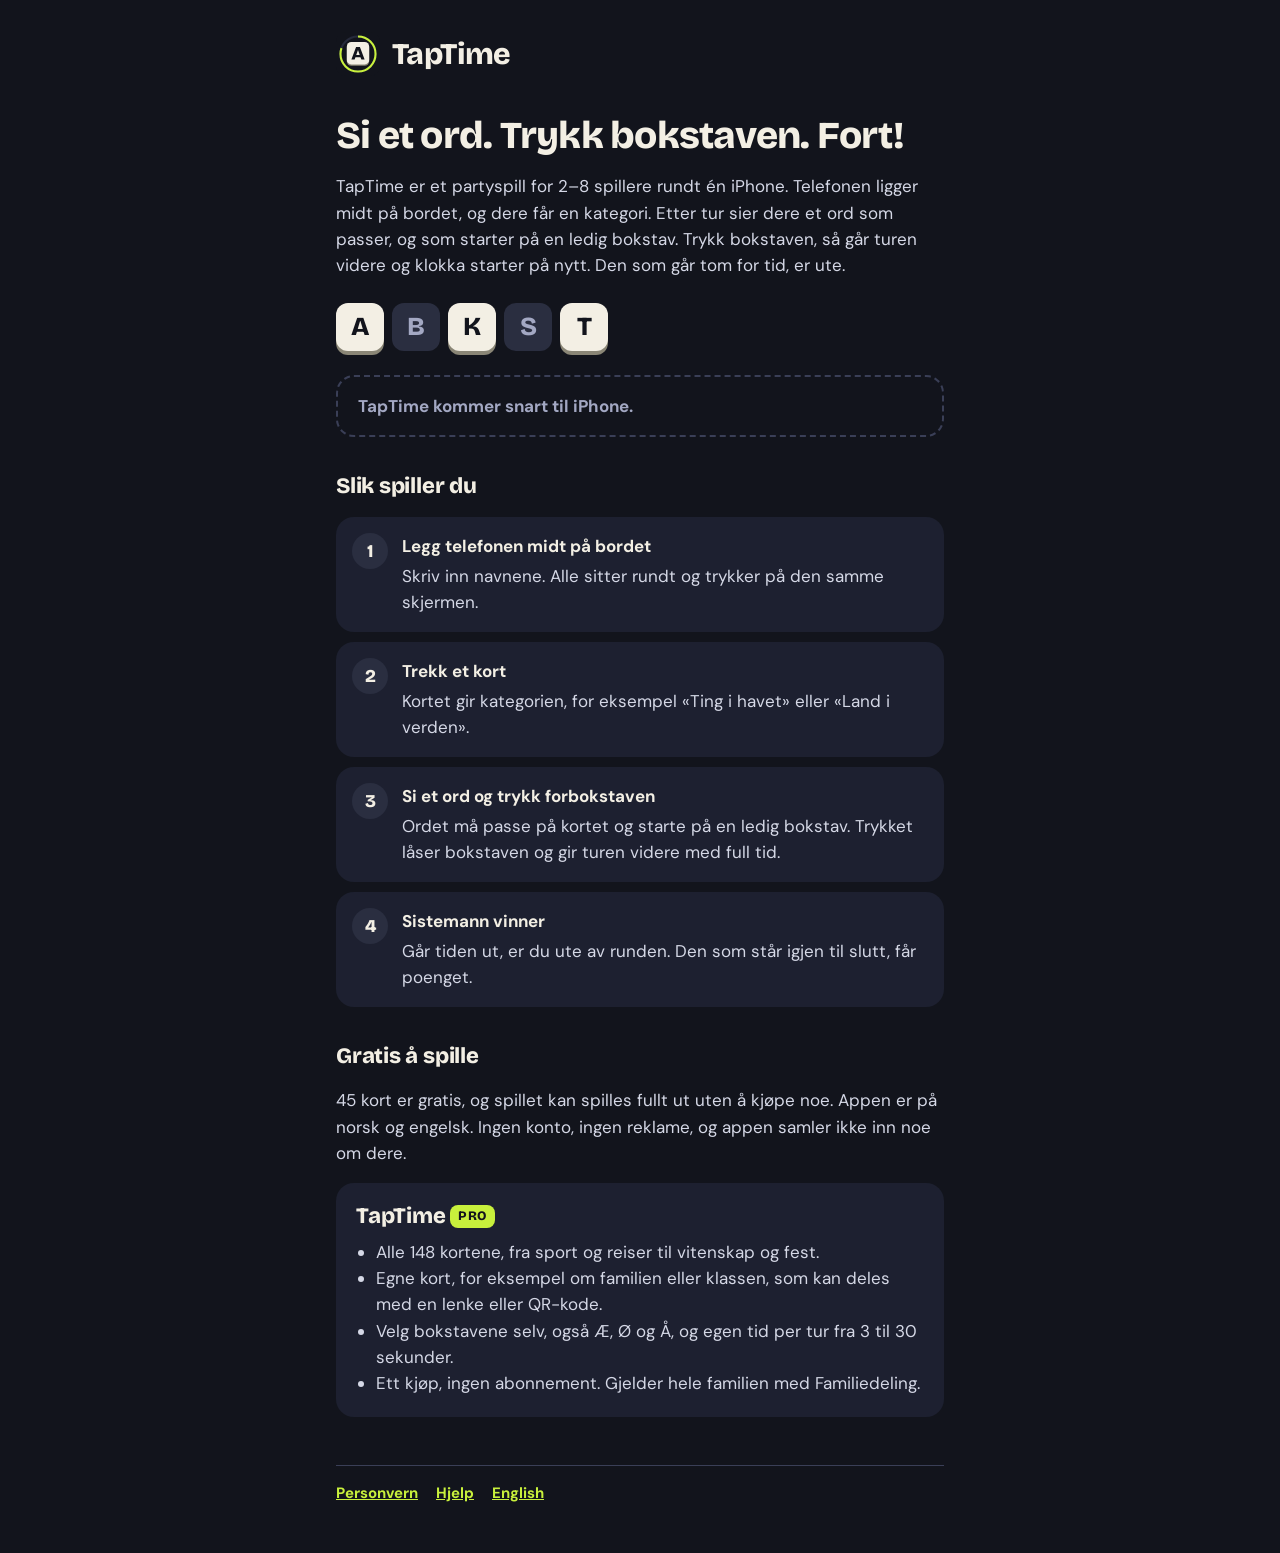
==== index.html @ 7efe554e "Nettsiden: personvern og hjelp på norsk og engelsk Co-Authored-By: Claude Opus 5.5 <noreply@anthropi" ====
<!doctype html>
<html lang="nb">
<head>
<meta charset="utf-8">
<meta name="viewport" content="width=device-width, initial-scale=1">
<title>TapTime – Tenk fort!</title>
<meta name="description" content="Partyspill for 2–8 spillere rundt én iPhone. Si et ord i kategorien, trykk en ledig bokstav, før tiden går ut.">
<meta name="theme-color" content="#12141C">
<link rel="icon" href="icon.png">
<link rel="apple-touch-icon" href="icon.png">
<link rel="alternate" hreflang="nb" href="./">
<link rel="alternate" hreflang="en" href="en/">
<link rel="alternate" hreflang="x-default" href="en/">
<link rel="stylesheet" href="style.css">
</head>
<body>
<main>
  <a class="brand" href="./"><svg viewBox="0 0 64 64" aria-hidden="true"><rect width="64" height="64" rx="14" fill="#12141C"/><circle cx="32" cy="32" r="25.5" fill="none" stroke="#262A3B" stroke-width="3"/><circle cx="32" cy="32" r="25.5" fill="none" stroke="#C8F03C" stroke-width="3" stroke-dasharray="128 160.2" transform="rotate(-90 32 32)"/><rect x="15.75" y="16.5" width="32.5" height="32.5" rx="6.5" fill="#8A8676"/><rect x="15.75" y="14.6" width="32.5" height="32.5" rx="6.5" fill="#F3EFE4"/><path fill="#12141C" fill-rule="evenodd" d="M22.4 39.9 L29.2 21.75 L34.8 21.75 L41.6 39.9 L36.9 39.9 L35.6 36.6 L28.3 36.6 L27.1 39.9 Z M29.4 33.3 L34.5 33.3 L32 26 Z"/></svg><span>TapTime</span></a>

  <h1>Si et ord. Trykk bokstaven. Fort!</h1>
  <p>TapTime er et partyspill for 2–8 spillere rundt én iPhone. Telefonen ligger midt på bordet, og dere får en
    kategori. Etter tur sier dere et ord som passer, og som starter på en ledig bokstav. Trykk bokstaven, så går turen
    videre og klokka starter på nytt. Den som går tom for tid, er ute.</p>
  <div class="tiles" aria-hidden="true"><span>A</span><span class="used">B</span><span>K</span><span class="used">S</span><span>T</span></div>
  <div class="soon">TapTime kommer snart til iPhone.</div>

  <h2>Slik spiller du</h2>
  <ol class="steps">
    <li><b>Legg telefonen midt på bordet</b><span>Skriv inn navnene. Alle sitter rundt og trykker på den samme skjermen.</span></li>
    <li><b>Trekk et kort</b><span>Kortet gir kategorien, for eksempel «Ting i havet» eller «Land i verden».</span></li>
    <li><b>Si et ord og trykk forbokstaven</b><span>Ordet må passe på kortet og starte på en ledig bokstav. Trykket låser bokstaven og gir turen videre med full tid.</span></li>
    <li><b>Sistemann vinner</b><span>Går tiden ut, er du ute av runden. Den som står igjen til slutt, får poenget.</span></li>
  </ol>

  <h2>Gratis å spille</h2>
  <p>45 kort er gratis, og spillet kan spilles fullt ut uten å kjøpe noe. Appen er på norsk og engelsk. Ingen konto,
    ingen reklame, og appen samler ikke inn noe om dere.</p>

  <div class="pro">
    <h2>TapTime <span class="badge">Pro</span></h2>
    <ul>
      <li>Alle 148 kortene, fra sport og reiser til vitenskap og fest.</li>
      <li>Egne kort, for eksempel om familien eller klassen, som kan deles med en lenke eller QR-kode.</li>
      <li>Velg bokstavene selv, også Æ, Ø og Å, og egen tid per tur fra 3 til 30 sekunder.</li>
      <li>Ett kjøp, ingen abonnement. Gjelder hele familien med Familiedeling.</li>
    </ul>
  </div>

  <footer>
    <a href="personvern/">Personvern</a>
    <a href="support/">Hjelp</a>
    <a href="en/" hreflang="en" lang="en">English</a>
  </footer>
</main>
</body>
</html>
---- style.css ----
/* Fargene og fontene er appens egne (App/Theme.swift i appen). */
@font-face { font-family: "Bricolage"; font-weight: 700; src: url("fonts/BricolageGrotesque-Bold.woff2") format("woff2"); font-display: swap; }
@font-face { font-family: "Bricolage"; font-weight: 800; src: url("fonts/BricolageGrotesque-ExtraBold.woff2") format("woff2"); font-display: swap; }
@font-face { font-family: "DM Sans"; font-weight: 400; src: url("fonts/DMSans-Regular.woff2") format("woff2"); font-display: swap; }
@font-face { font-family: "DM Sans"; font-weight: 700; src: url("fonts/DMSans-Bold.woff2") format("woff2"); font-display: swap; }

:root {
  --ink: #12141C;
  --surface: #1D2030;
  --surface-2: #2A2E40;
  --line: #3A3F57;
  --paper: #F3EFE4;
  --paper-shadow: #8A8676;
  --soft: #D5D8E6;
  --muted: #A3A8C3;
  --accent: #C8F03C;
  color-scheme: dark;
}

* { box-sizing: border-box; }

html { -webkit-text-size-adjust: 100%; }

body {
  margin: 0;
  background: var(--ink);
  color: var(--soft);
  font: 400 17px/1.55 "DM Sans", -apple-system, system-ui, sans-serif;
}

main { max-width: 640px; margin: 0 auto; padding: 32px 16px 48px; }

.brand { display: inline-flex; align-items: center; gap: 12px; text-decoration: none; color: var(--paper); }
.brand svg { width: 44px; height: 44px; flex: none; }
.brand span { font: 800 30px/1 "Bricolage", sans-serif; letter-spacing: -0.02em; }
.brand.small svg { width: 32px; height: 32px; }
.brand.small span { font-size: 22px; }

h1 { color: var(--paper); font: 800 38px/1.08 "Bricolage", sans-serif; letter-spacing: -0.02em; margin: 32px 0 12px; }
h2 { color: var(--paper); font: 800 22px/1.25 "Bricolage", sans-serif; letter-spacing: -0.01em; margin: 36px 0 8px; }
strong, b { color: var(--paper); font-weight: 700; }
a { color: var(--accent); font-weight: 700; }
.muted { color: var(--muted); }

.soon {
  border: 2px dashed var(--line);
  border-radius: 18px;
  padding: 16px 20px;
  margin: 24px 0 8px;
  color: var(--muted);
  font-weight: 700;
}

.tiles { display: flex; gap: 8px; margin: 24px 0 4px; }
.tiles span {
  width: 48px; height: 48px;
  border-radius: 12px;
  background: var(--paper);
  box-shadow: 0 4px 0 var(--paper-shadow);
  color: var(--ink);
  font: 800 26px/48px "Bricolage", sans-serif;
  text-align: center;
}
.tiles span.used { background: var(--surface-2); box-shadow: none; color: var(--muted); }

ol.steps { list-style: none; padding: 0; margin: 16px 0 0; display: grid; gap: 10px; }
ol.steps li {
  counter-increment: step;
  display: grid;
  grid-template-columns: 36px 1fr;
  gap: 4px 14px;
  background: var(--surface);
  border-radius: 18px;
  padding: 16px;
}
ol.steps li::before {
  content: counter(step);
  grid-row: span 2;
  width: 36px; height: 36px;
  border-radius: 50%;
  background: var(--surface-2);
  color: var(--paper);
  font: 800 18px/36px "Bricolage", sans-serif;
  text-align: center;
}

.pro {
  background: var(--surface);
  border-radius: 18px;
  padding: 20px;
  margin: 16px 0;
}
.badge {
  display: inline-block;
  background: var(--accent);
  color: var(--ink);
  font: 800 13px/1 "Bricolage", sans-serif;
  letter-spacing: 0.04em;
  text-transform: uppercase;
  border-radius: 8px;
  padding: 5px 8px;
  vertical-align: 3px;
}
.pro h2 { margin-top: 0; }
.pro ul { margin: 8px 0 0; padding-left: 20px; }

footer { margin-top: 48px; padding-top: 16px; border-top: 1px solid var(--line); font-size: 15px; display: flex; flex-wrap: wrap; gap: 8px 18px; }
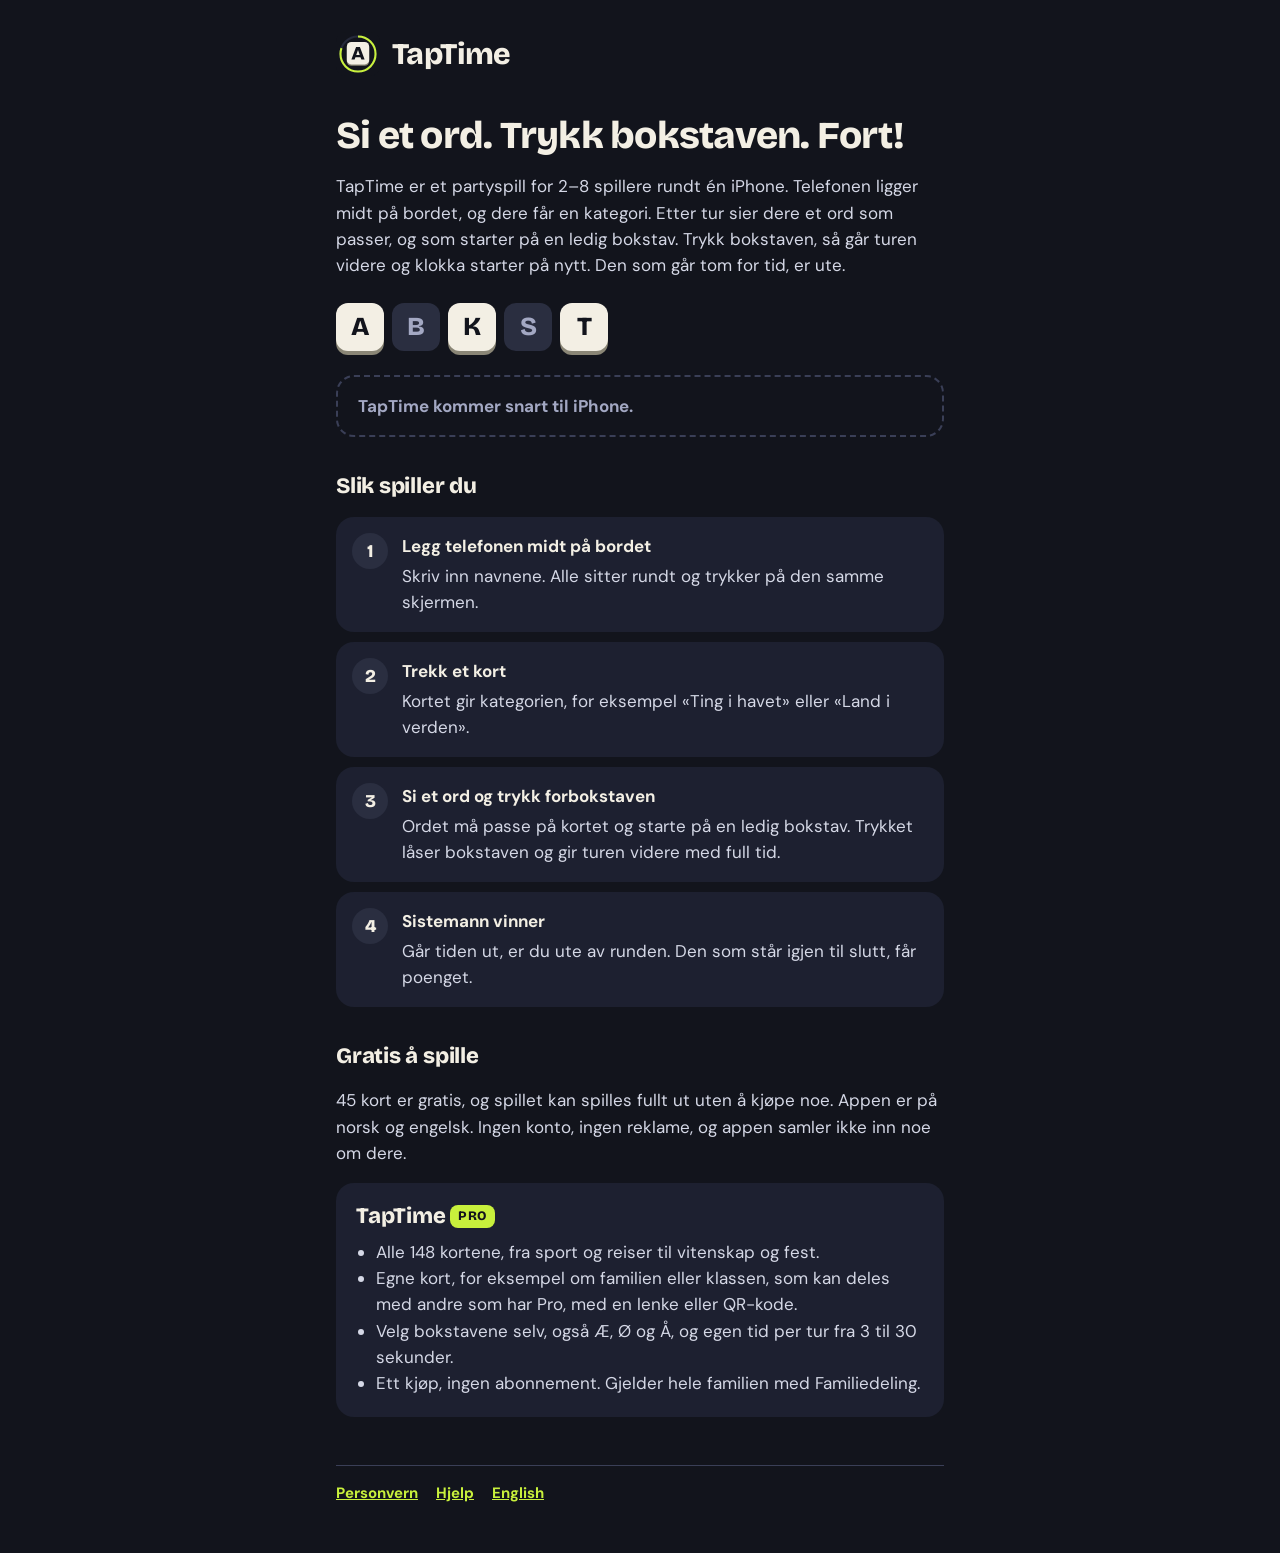
==== commit b7172390: "Deling krever Pro hos mottakeren; mykere løfte om rettede kort Co-Authored-By: Claude Opus 5.5 <nore" ====
--- a/index.html
+++ b/index.html
@@ -40,7 +40,7 @@
     <h2>TapTime <span class="badge">Pro</span></h2>
     <ul>
       <li>Alle 148 kortene, fra sport og reiser til vitenskap og fest.</li>
-      <li>Egne kort, for eksempel om familien eller klassen, som kan deles med en lenke eller QR-kode.</li>
+      <li>Egne kort, for eksempel om familien eller klassen, som kan deles med andre som har Pro, med en lenke eller QR-kode.</li>
       <li>Velg bokstavene selv, også Æ, Ø og Å, og egen tid per tur fra 3 til 30 sekunder.</li>
       <li>Ett kjøp, ingen abonnement. Gjelder hele familien med Familiedeling.</li>
     </ul>
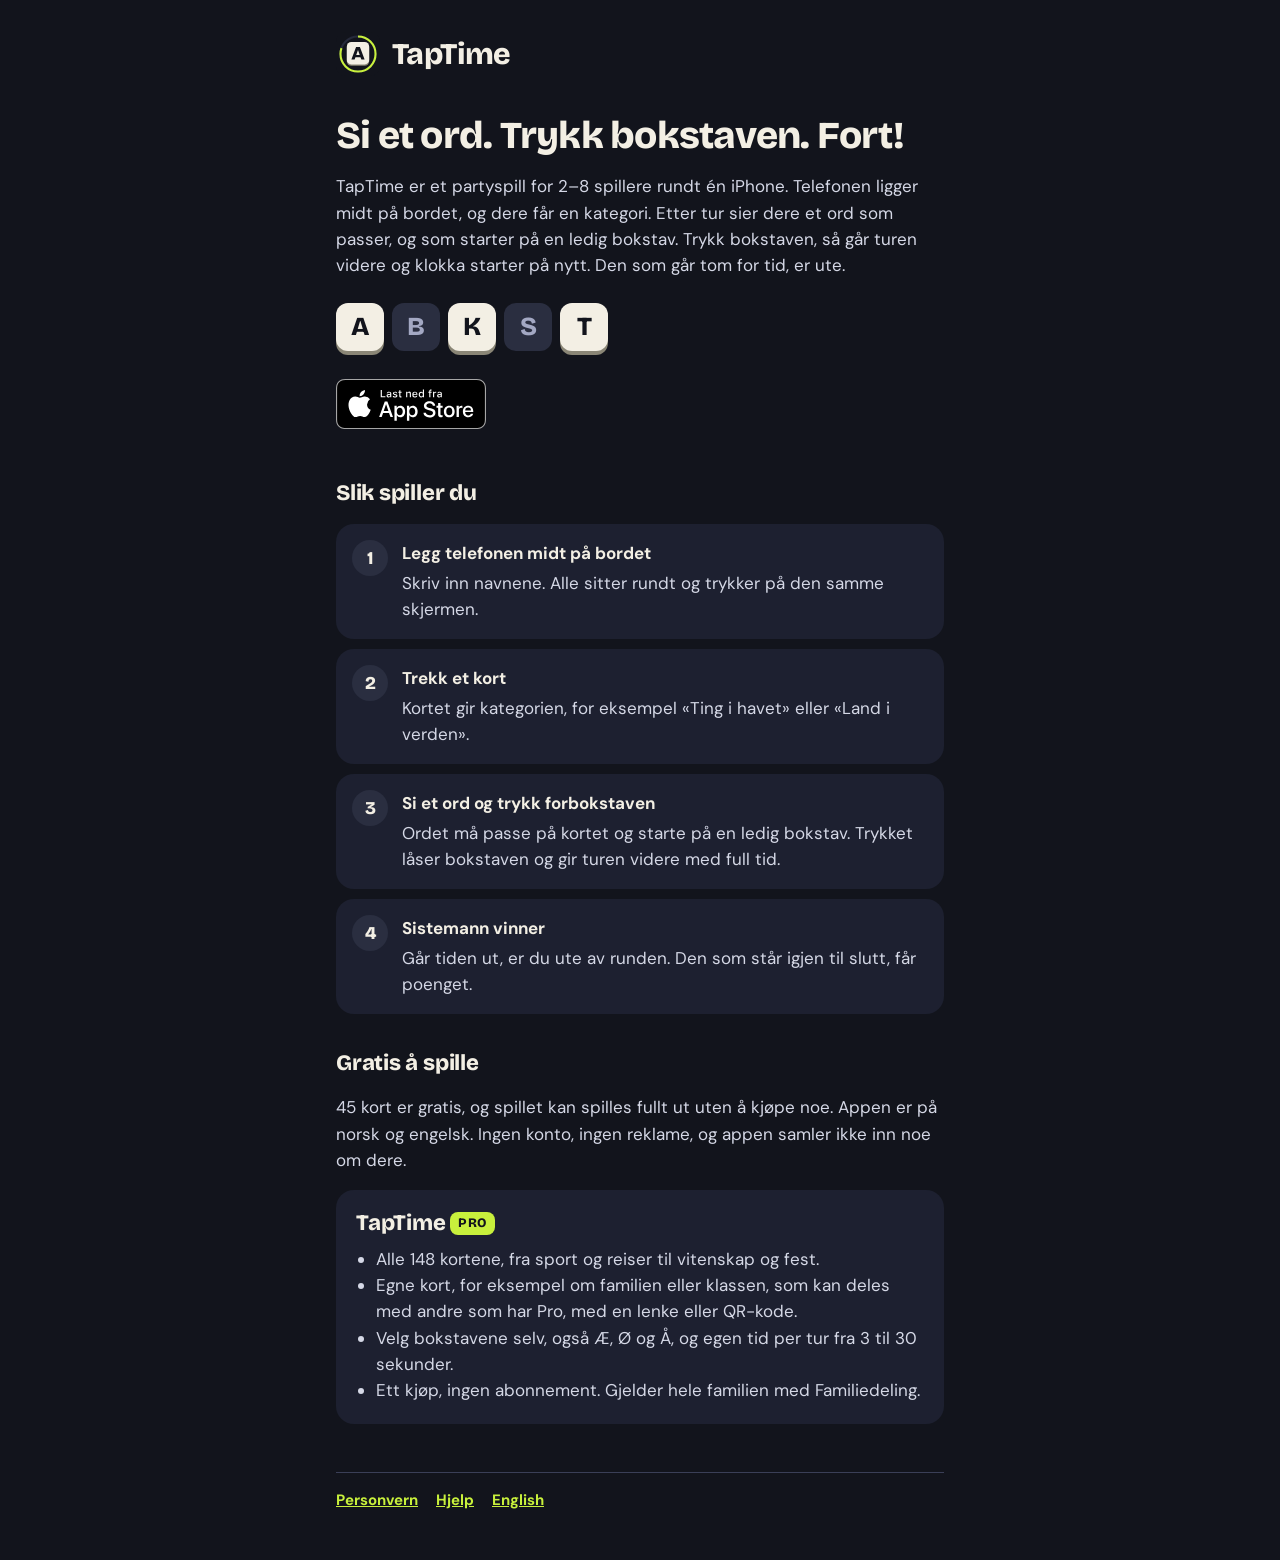
==== commit 84571e83: "App Store-merket i stedet for «kommer snart» Co-Authored-By: Claude Opus 5.5 <noreply@anthropic.com>" ====
--- a/index.html
+++ b/index.html
@@ -22,7 +22,7 @@
     kategori. Etter tur sier dere et ord som passer, og som starter på en ledig bokstav. Trykk bokstaven, så går turen
     videre og klokka starter på nytt. Den som går tom for tid, er ute.</p>
   <div class="tiles" aria-hidden="true"><span>A</span><span class="used">B</span><span>K</span><span class="used">S</span><span>T</span></div>
-  <div class="soon">TapTime kommer snart til iPhone.</div>
+  <a class="store-badge" href="https://apps.apple.com/app/id6826379785"><img src="appstore-no.svg" alt="Last ned TapTime i App Store" width="150" height="50"></a>
 
   <h2>Slik spiller du</h2>
   <ol class="steps">
--- a/style.css
+++ b/style.css
@@ -42,14 +42,13 @@
 a { color: var(--accent); font-weight: 700; }
 .muted { color: var(--muted); }
 
-.soon {
-  border: 2px dashed var(--line);
-  border-radius: 18px;
-  padding: 16px 20px;
+.store-badge {
+  display: inline-block;
   margin: 24px 0 8px;
-  color: var(--muted);
-  font-weight: 700;
+  line-height: 0;
 }
+.store-badge img { height: 50px; width: auto; display: block; }
+.store-badge:hover { opacity: 0.85; }
 
 .tiles { display: flex; gap: 8px; margin: 24px 0 4px; }
 .tiles span {
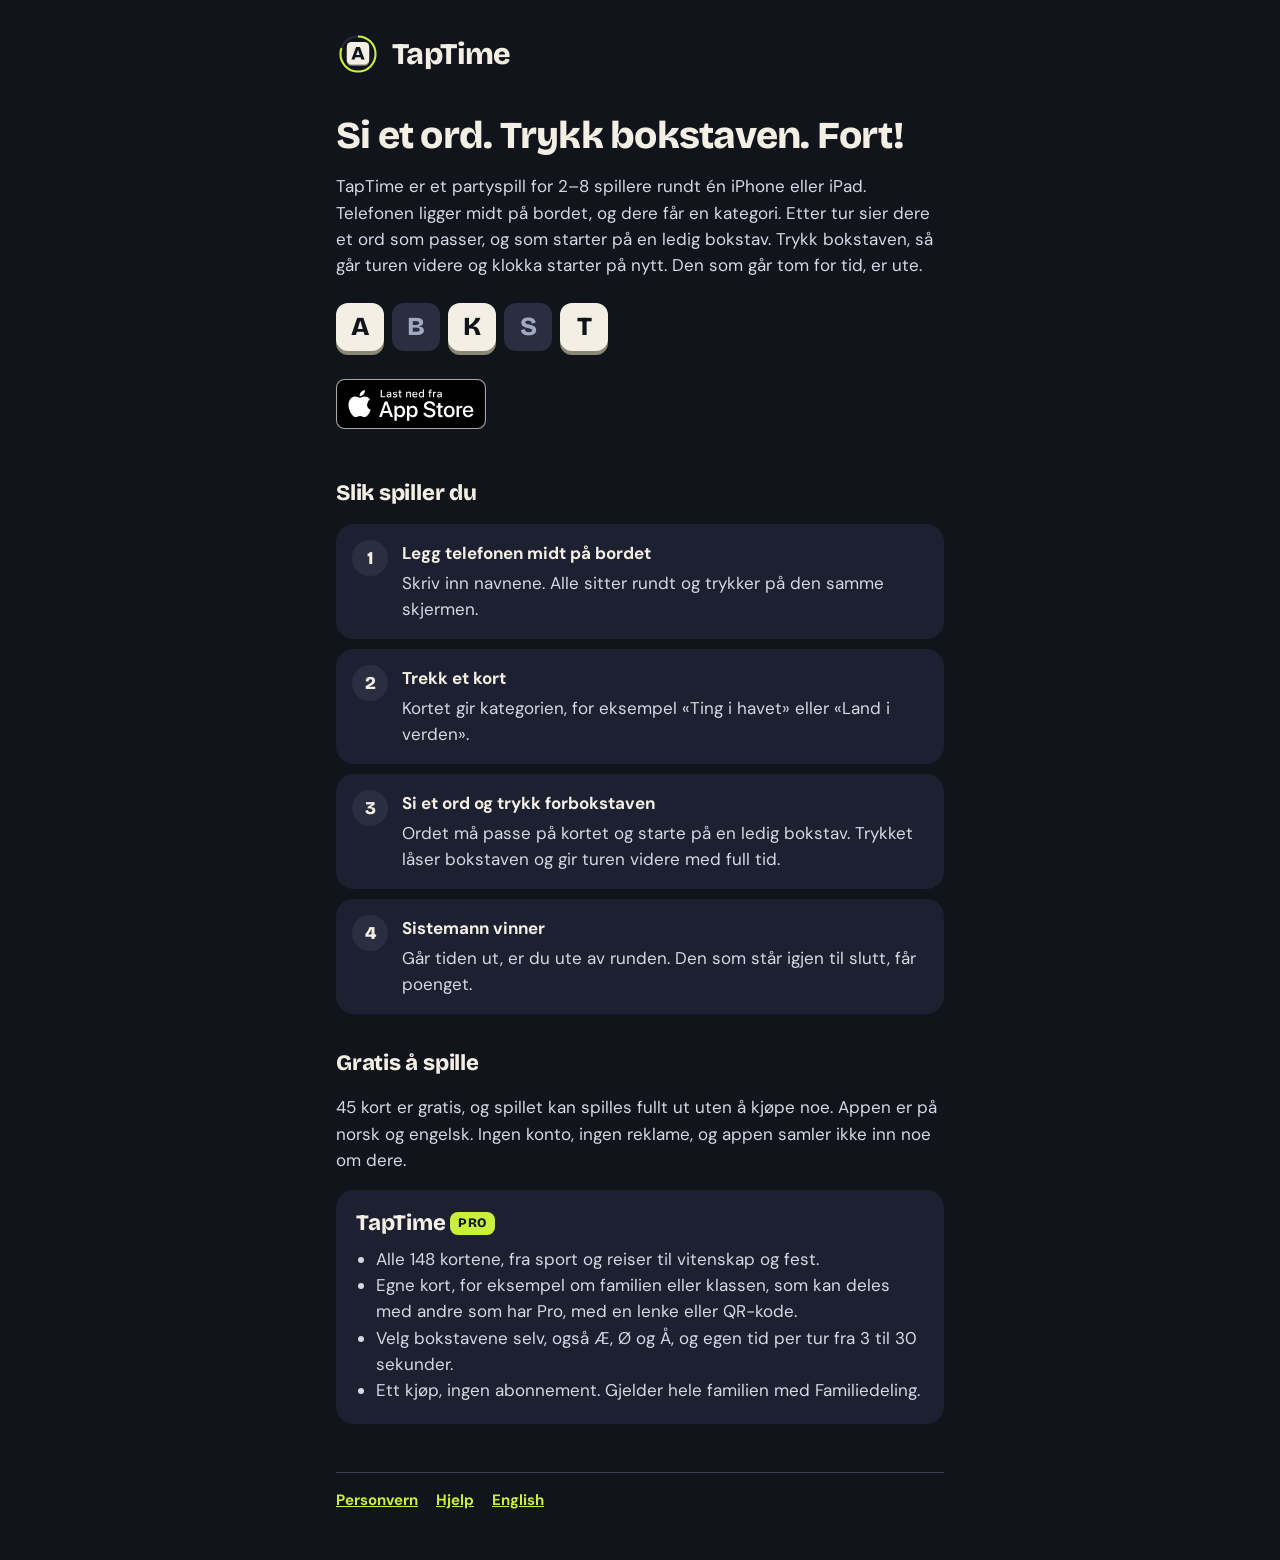
==== commit 6b997e3e: "iPad og iPhone Duo (TapTime 1.1) Co-Authored-By: Claude Opus 5.5 <noreply@anthropic.com> Claude-Sess" ====
--- a/index.html
+++ b/index.html
@@ -4,7 +4,7 @@
 <meta charset="utf-8">
 <meta name="viewport" content="width=device-width, initial-scale=1">
 <title>TapTime – Tenk fort!</title>
-<meta name="description" content="Partyspill for 2–8 spillere rundt én iPhone. Si et ord i kategorien, trykk en ledig bokstav, før tiden går ut.">
+<meta name="description" content="Partyspill for 2–8 spillere rundt én iPhone eller iPad. Si et ord i kategorien, trykk en ledig bokstav, før tiden går ut.">
 <meta name="theme-color" content="#12141C">
 <link rel="icon" href="icon.png">
 <link rel="apple-touch-icon" href="icon.png">
@@ -18,7 +18,7 @@
   <a class="brand" href="./"><svg viewBox="0 0 64 64" aria-hidden="true"><rect width="64" height="64" rx="14" fill="#12141C"/><circle cx="32" cy="32" r="25.5" fill="none" stroke="#262A3B" stroke-width="3"/><circle cx="32" cy="32" r="25.5" fill="none" stroke="#C8F03C" stroke-width="3" stroke-dasharray="128 160.2" transform="rotate(-90 32 32)"/><rect x="15.75" y="16.5" width="32.5" height="32.5" rx="6.5" fill="#8A8676"/><rect x="15.75" y="14.6" width="32.5" height="32.5" rx="6.5" fill="#F3EFE4"/><path fill="#12141C" fill-rule="evenodd" d="M22.4 39.9 L29.2 21.75 L34.8 21.75 L41.6 39.9 L36.9 39.9 L35.6 36.6 L28.3 36.6 L27.1 39.9 Z M29.4 33.3 L34.5 33.3 L32 26 Z"/></svg><span>TapTime</span></a>
 
   <h1>Si et ord. Trykk bokstaven. Fort!</h1>
-  <p>TapTime er et partyspill for 2–8 spillere rundt én iPhone. Telefonen ligger midt på bordet, og dere får en
+  <p>TapTime er et partyspill for 2–8 spillere rundt én iPhone eller iPad. Telefonen ligger midt på bordet, og dere får en
     kategori. Etter tur sier dere et ord som passer, og som starter på en ledig bokstav. Trykk bokstaven, så går turen
     videre og klokka starter på nytt. Den som går tom for tid, er ute.</p>
   <div class="tiles" aria-hidden="true"><span>A</span><span class="used">B</span><span>K</span><span class="used">S</span><span>T</span></div>
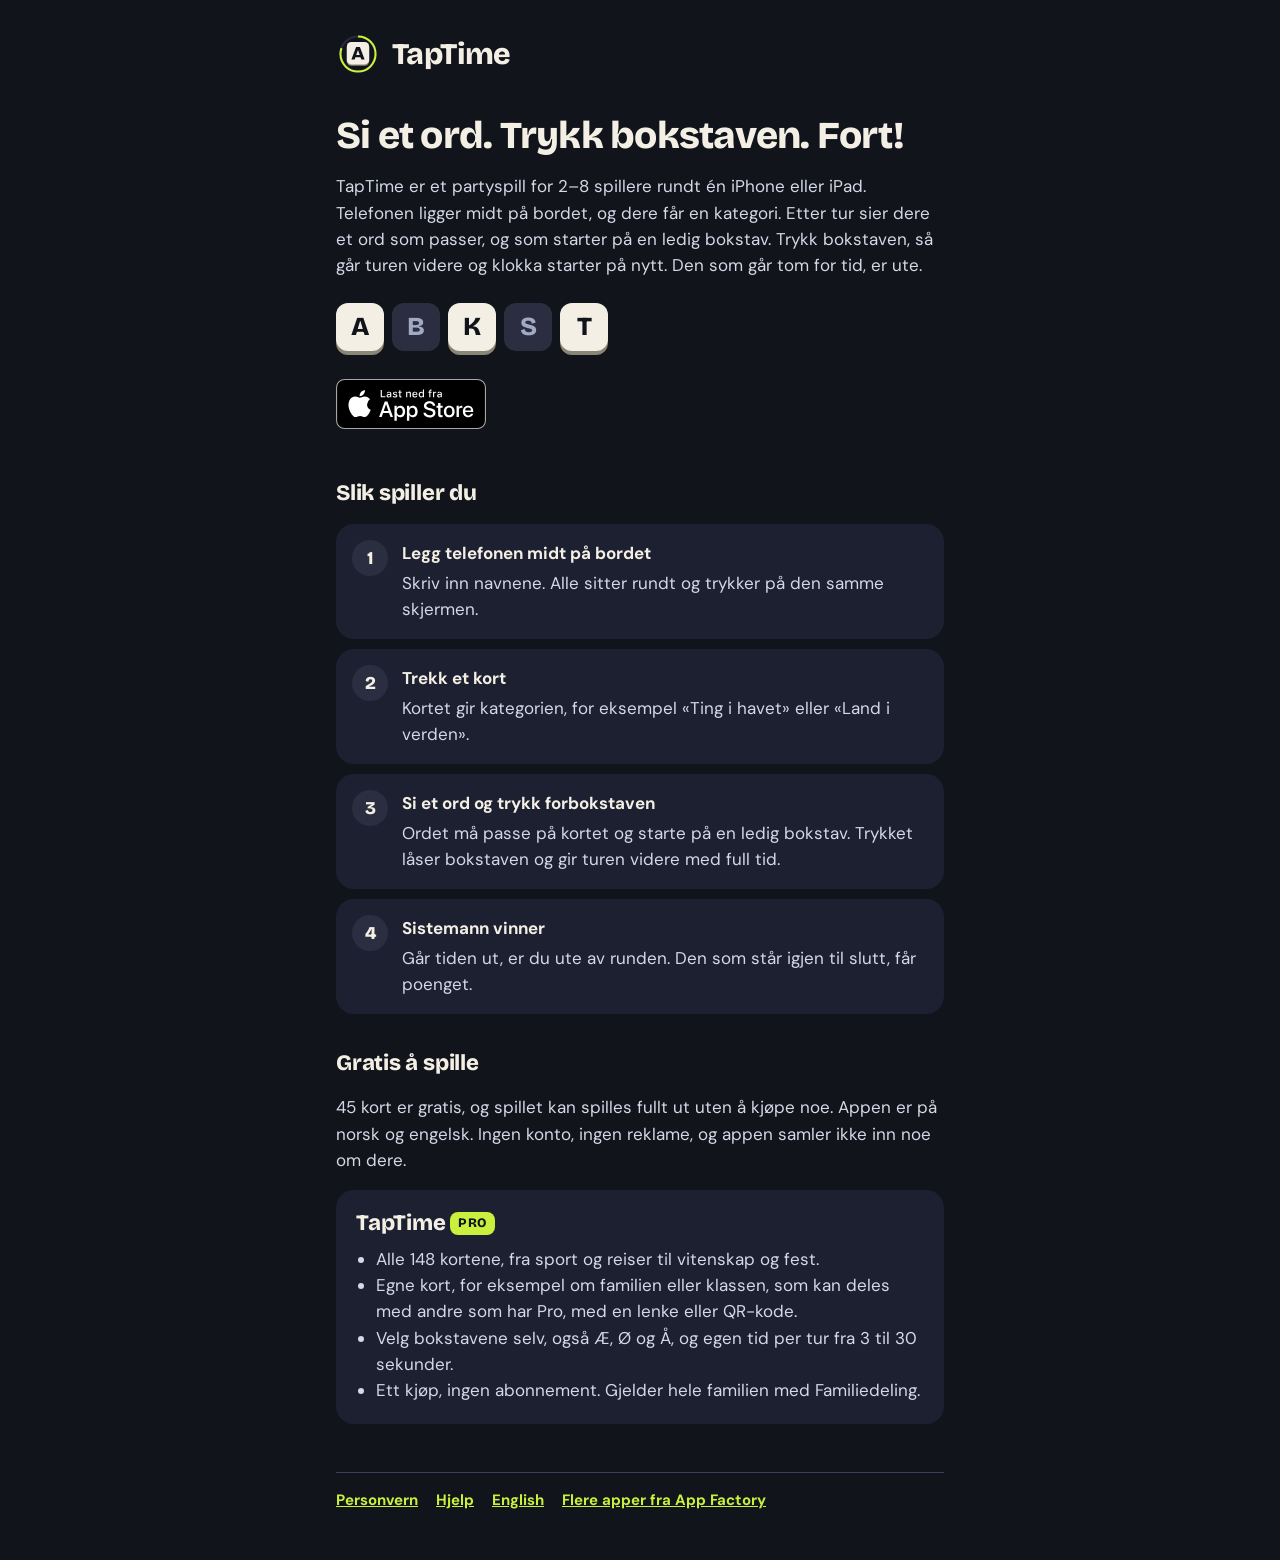
==== commit 973c0f19: "Lenke til fellessiden med alle appene (App Factory) Co-Authored-By: Claude Opus 5.5 <noreply@anthrop" ====
--- a/index.html
+++ b/index.html
@@ -50,6 +50,7 @@
     <a href="personvern/">Personvern</a>
     <a href="support/">Hjelp</a>
     <a href="en/" hreflang="en" lang="en">English</a>
+    <a href="/">Flere apper fra App Factory</a>
   </footer>
 </main>
 </body>
